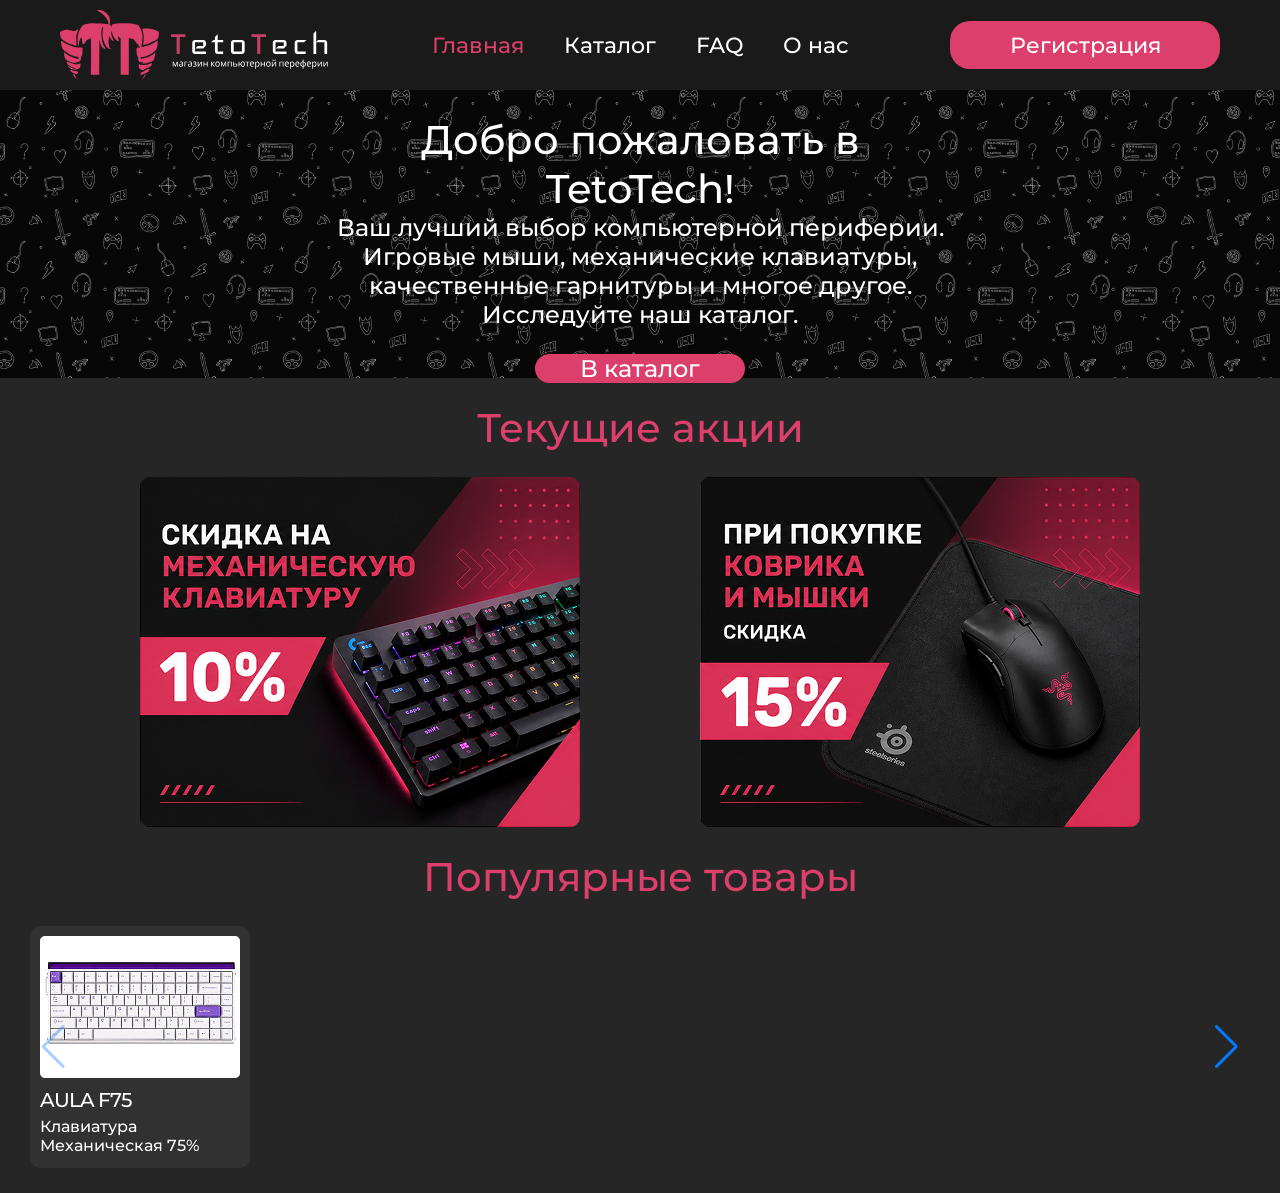
==== index.html @ 167d7187 "first commit" ====
<!DOCTYPE html>
<html lang="en">

<head>
  <meta charset="UTF-8">
  <meta name="viewport" content="width=device-width, initial-scale=1.0">
  <title>TetoTech</title>
  <link rel="stylesheet" href="css/style.css">
  <link rel="stylesheet" href="https://cdn.jsdelivr.net/npm/swiper@11/swiper-bundle.min.css"/>
</head>

<body>

  
  <section class="container"> <!--Header-->
    <header class="header">
      <img width="270" height="70" class="header__logo" src="images/logo.svg" alt="">
      <ul class="header__nav">
        <li class="nav-active">Главная</li>
        <li>Каталог</li>
        <li>FAQ</li>
        <li>О нас</li>
      </ul>
      <p class="header__reg">Регистрация</p>
    </header>
  </section>


  <section class="container"> <!--Welcome-->
    <main class="welcome">
      <div class="welcome__info">
        <h2>Добро пожаловать в TetoTech!</h2>
        <p>Ваш лучший выбор компьютерной периферии. Игровые мыши, механические клавиатуры, качественные гарнитуры и
          многое другое.
          Исследуйте наш каталог.</p>
      </div>
      <p class="welcome__btn">В каталог</p>
    </main>
  </section>


  <section class="container"> <!--Stocks-->
    <section class="stocks">
      <h3>Текущие акции</h3>
      <div class="stocks__imgs">
        <img width="440" height="350" src="images/stock_1.png" alt="">
        <img width="440" height="350" src="images/stock_2.png" alt="">
      </div>
    </section>
  </section>


  <section class="container"> <!--Popular-->
    <section class="popular">
      <h3>Популярные товары</h3>
      <div class="swiper mySwiper">
        <div class="swiper-wrapper">

          <div class="swiper-slide"><div class="popular__card">
              <img width="200" height="142" src="images/Aula_f75.png " alt="">
              <h4 class="popular__card__title">AULA F75</h4>
              <p class="popular__card__info">Клавиатура Механическая 75%</p>
            </div>
          </div>
          <div class="swiper-slide"></div>
          <div class="swiper-slide"></div>
          <div class="swiper-slide"></div>
          <div class="swiper-slide"></div>

        </div>
              <div class="swiper-button-prev"></div>
              <div class="swiper-button-next"></div>
      </div>
    </section>
  </section>


  <script src="https://cdn.jsdelivr.net/npm/swiper@11/swiper-bundle.min.js"></script>
  <script>
  const swiper = new Swiper(".mySwiper", {
    slidesPerView: 3,
    spaceBetween: 20,

    navigation: {
      nextEl: ".swiper-button-next",
      prevEl: ".swiper-button-prev",
    },
  });
</script>
</body>

</html>
---- css/style.css ----
@import url(basic/reset.css);
@import url(basic/global.css);

@import url(home.css);
@import url(font.css);
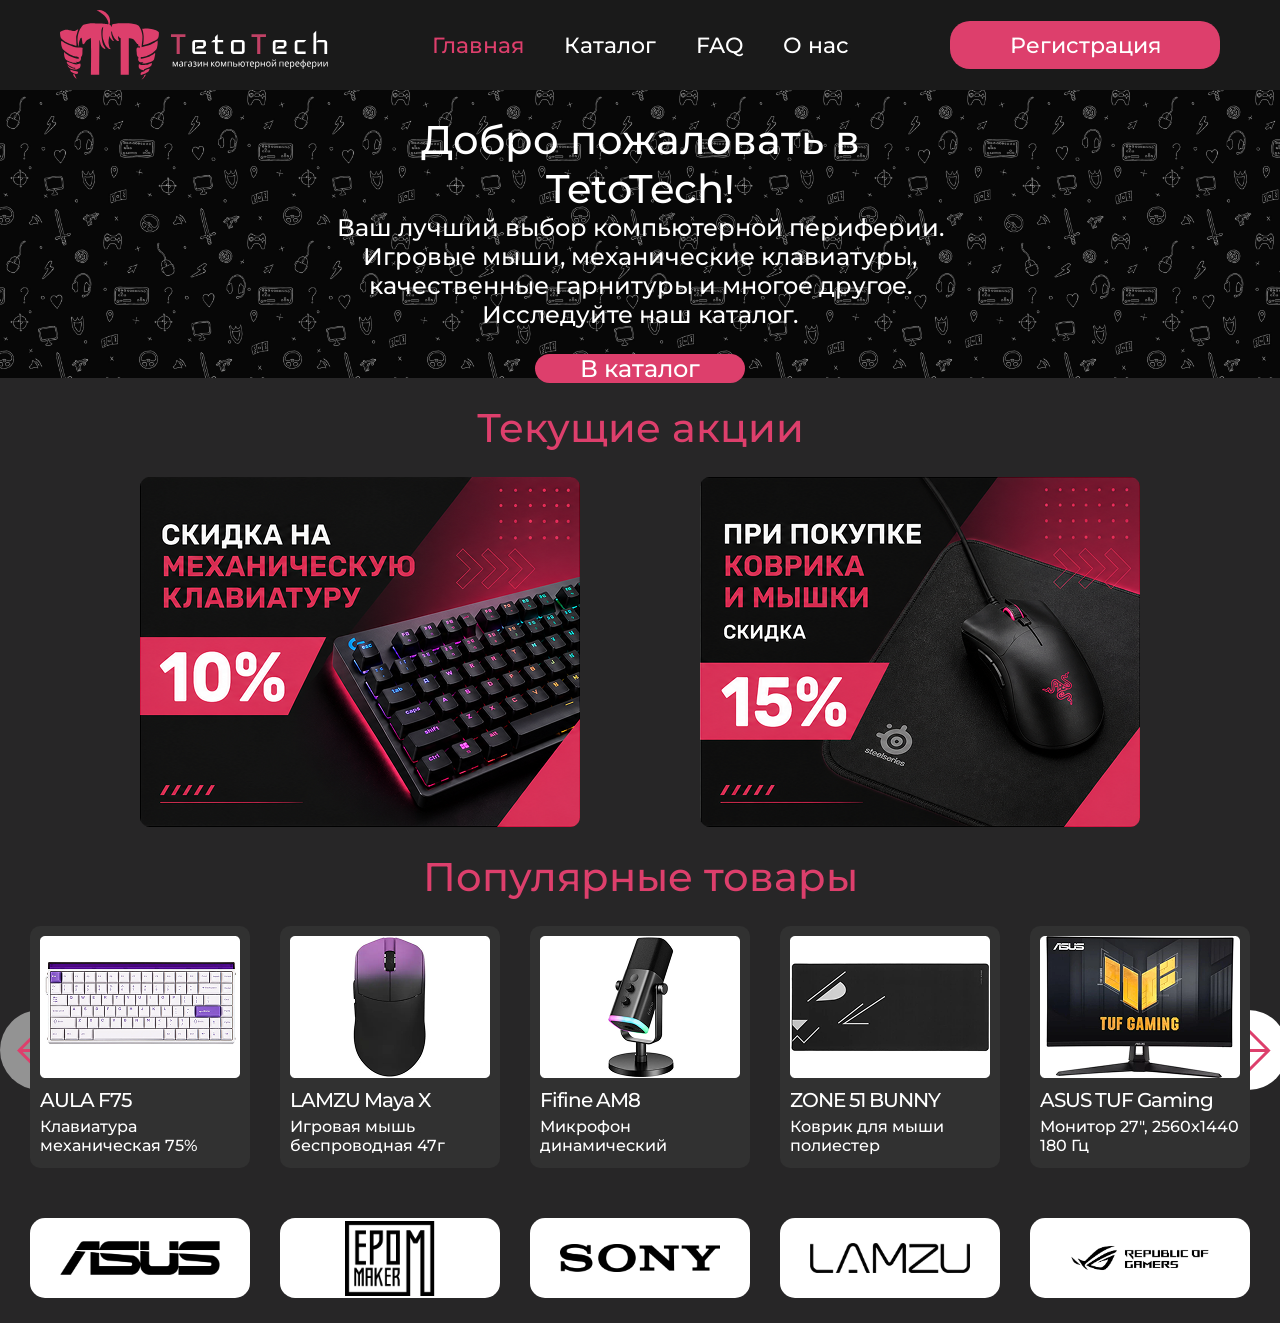
==== commit 4e9cd6c8: "было сделано 2 слайдера с добавлением в него контента" ====
--- a/index.html
+++ b/index.html
@@ -6,12 +6,12 @@
   <meta name="viewport" content="width=device-width, initial-scale=1.0">
   <title>TetoTech</title>
   <link rel="stylesheet" href="css/style.css">
-  <link rel="stylesheet" href="https://cdn.jsdelivr.net/npm/swiper@11/swiper-bundle.min.css"/>
+  <link rel="stylesheet" href="https://cdn.jsdelivr.net/npm/swiper@11/swiper-bundle.min.css" />
 </head>
 
 <body>
 
-  
+
   <section class="container"> <!--Header-->
     <header class="header">
       <img width="270" height="70" class="header__logo" src="images/logo.svg" alt="">
@@ -40,53 +40,196 @@
 
 
   <section class="container"> <!--Stocks-->
-    <section class="stocks">
+    <div class="stocks">
       <h3>Текущие акции</h3>
       <div class="stocks__imgs">
         <img width="440" height="350" src="images/stock_1.png" alt="">
         <img width="440" height="350" src="images/stock_2.png" alt="">
       </div>
+    </div>
     </section>
-  </section>
+
 
 
   <section class="container"> <!--Popular-->
-    <section class="popular">
+    <button class="btns__left"><svg width="46" height="45" viewBox="0 0 46 45" fill="none"
+        xmlns="http://www.w3.org/2000/svg">
+        <path d="M44.1211 22.5H2.12109M23.1211 43.5L2.12109 22.5L23.1211 1.5" stroke="#DD3F6C" stroke-width="3"
+          stroke-linecap="round" />
+      </svg>
+    </button>
+    <button class="btns__right"> <svg width="46" height="45" viewBox="0 0 46 45" fill="none"
+        xmlns="http://www.w3.org/2000/svg">
+        <path d="M1.5 22.5H43.5M22.5 43.5L43.5 22.5L22.5 1.5" stroke="#DD3F6C" stroke-width="3"
+          stroke-linecap="round" />
+      </svg>
+    </button>
+    <div class="popular">
       <h3>Популярные товары</h3>
-      <div class="swiper mySwiper">
+      <div class="swiper swiper__popular">
         <div class="swiper-wrapper">
-
-          <div class="swiper-slide"><div class="popular__card">
+          <div class="swiper-slide">
+            <div class="popular__card">
               <img width="200" height="142" src="images/Aula_f75.png " alt="">
               <h4 class="popular__card__title">AULA F75</h4>
-              <p class="popular__card__info">Клавиатура Механическая 75%</p>
-            </div>
-          </div>
-          <div class="swiper-slide"></div>
-          <div class="swiper-slide"></div>
-          <div class="swiper-slide"></div>
-          <div class="swiper-slide"></div>
-
+              <p class="popular__card__info">Клавиатура механическая 75%</p>
+            </div>
+          </div>
+          <div class="swiper-slide">
+            <div class="popular__card">
+              <img width="200" height="142" src="images/Lamzu_maya_x.png" alt="">
+              <h4 class="popular__card__title">LAMZU Maya X</h4>
+              <p class="popular__card__info">Игровая мышь
+беспроводная 47г</p>
+            </div>
+          </div>
+          <div class="swiper-slide">
+            <div class="popular__card">
+              <img width="200" height="142" src="images/Fifine_am8.png" alt="">
+              <h4 class="popular__card__title">Fifine AM8</h4>
+              <p class="popular__card__info">Микрофон
+динамический</p>
+            </div>
+          </div>
+          <div class="swiper-slide">
+            <div class="popular__card">
+              <img width="200" height="142" src="images/Zone_51_bunny.png " alt="">
+              <h4 class="popular__card__title">ZONE 51 BUNNY</h4>
+              <p class="popular__card__info">Коврик для мыши
+полиестер</p>
+            </div>
+          </div>
+          <div class="swiper-slide">
+            <div class="popular__card">
+              <img width="200" height="142" src="images/Asus_tuf_gaming.png " alt="">
+              <h4 class="popular__card__title">ASUS TUF Gaming</h4>
+              <p class="popular__card__info">Монитор
+27", 2560x1440 180 Гц</p>
+            </div>
+          </div>
+          <div class="swiper-slide">
+            <div class="popular__card">
+              <img width="200" height="142" src="images/Razer_viper_v3.png " alt="">
+              <h4 class="popular__card__title">Razer Viper V3 PRO</h4>
+              <p class="popular__card__info">Игровая мышь
+беспроводная 54г</p>
+            </div>
+          </div>
+          <div class="swiper-slide">
+            <div class="popular__card">
+              <img width="200" height="142" src="images/Mchouse_v9_pro.png " alt="">
+              <h4 class="popular__card__title">Mchouse V9 PRO</h4>
+              <p class="popular__card__info">беспроводные наушники до 250 ч</p>
+            </div>
+          </div>
+          <div class="swiper-slide">
+            <div class="popular__card">
+              <img width="200" height="142" src="images/Dualsense.png " alt="">
+              <h4 class="popular__card__title">Sony DualSense</h4>
+              <p class="popular__card__info">Геймпад беспроводной до 10 ч
+              </p>
+            </div>
+          </div>
+          <div class="swiper-slide">
+            <div class="popular__card">
+              <img width="200" height="142" src="images/IO_keyboard.png" alt="">
+              <h4 class="popular__card__title">IO Type 68 Magnetic</h4>
+              <p class="popular__card__info">Клавиатура ㅤㅤмагнитная 65%</p>
+            </div>
+          </div>
+          <div class="swiper-slide">
+            <div class="popular__card">
+              <img width="200" height="142" src="images/Fiero.png " alt="">
+              <h4 class="popular__card__title">Fiero BHS-200</h4>
+              <p class="popular__card__info">Колонки Bluetooth ㅤㅤ60 Вт</p>
+            </div>
+          </div>
         </div>
-              <div class="swiper-button-prev"></div>
-              <div class="swiper-button-next"></div>
       </div>
-    </section>
+    </div>
   </section>
 
 
-  <script src="https://cdn.jsdelivr.net/npm/swiper@11/swiper-bundle.min.js"></script>
-  <script>
-  const swiper = new Swiper(".mySwiper", {
-    slidesPerView: 3,
-    spaceBetween: 20,
-
-    navigation: {
-      nextEl: ".swiper-button-next",
-      prevEl: ".swiper-button-prev",
-    },
-  });
-</script>
+<section class="container">
+
+    <div class="companies">
+
+        <div class="swiper swiper__companies">
+
+            <div class="swiper-wrapper">
+
+                <div class="swiper-slide">
+                    <div class="companies_img"><img  width="160" src="images/Logos/image_1.png" alt=""></div>
+                </div>
+                <div class="swiper-slide">
+                    <div class="companies_img"><img  width="160" src="images/Logos/image_2.png" alt=""></div>
+                </div>
+                <div class="swiper-slide">
+                    <div class="companies_img"><img  width="90" src="images/Logos/image_3.png" alt=""></div>
+                </div>
+                <div class="swiper-slide">
+                    <div class="companies_img"><img  width="160" src="images/Logos/image_4.png" alt=""></div>
+                </div>
+                <div class="swiper-slide">
+                    <div class="companies_img"><img  width="160" src="images/Logos/image_5.png" alt=""></div>
+                </div>
+                <div class="swiper-slide">
+                    <div class="companies_img"><img  width="160" src="images/Logos/image_6.png" alt=""></div>
+                </div>
+                <div class="swiper-slide">
+                    <div class="companies_img"><img  width="160" src="images/Logos/image_7.png" alt=""></div>
+                </div>
+                <div class="swiper-slide">
+                    <div class="companies_img"><img  width="160" src="images/Logos/image_8.png" alt=""></div>
+                </div>
+                <div class="swiper-slide">
+                    <div class="companies_img"><img  width="160" src="images/Logos/image_9.png" alt=""></div>
+                </div>
+                <div class="swiper-slide">
+                    <div class="companies_img"><img  width="160" src="images/Logos/image_10.png" alt=""></div>
+                </div>
+                <div class="swiper-slide">
+                    <div class="companies_img"><img  width="160" src="images/Logos/image_11.png" alt=""></div>
+                </div>
+                <div class="swiper-slide">
+                    <div class="companies_img"><img  width="70" src="images/Logos/image_12.png" alt=""></div>
+                </div>
+                <div class="swiper-slide">
+                    <div class="companies_img"><img  width="160" src="images/Logos/image_13.png" alt=""></div>
+                </div>
+                <div class="swiper-slide">
+                    <div class="companies_img"><img  width="160" src="images/Logos/image_14.png" alt=""></div>
+                </div>
+                <div class="swiper-slide">
+                    <div class="companies_img"><img  width="160" src="images/Logos/image_15.png" alt=""></div>
+                </div>
+                <div class="swiper-slide">
+                    <div class="companies_img"><img  width="160" src="images/Logos/image_16.png" alt=""></div>
+                </div>
+                <div class="swiper-slide">
+                    <div class="companies_img"><img  width="160" src="images/Logos/image_17.png" alt=""></div>
+                </div>
+                <div class="swiper-slide">
+                    <div class="companies_img"><img  width="70" src="images/Logos/image_18.png" alt=""></div>
+                </div>
+                <div class="swiper-slide">
+                    <div class="companies_img"><img  width="160" src="images/Logos/image_19.png" alt=""></div>
+                </div>
+                <div class="swiper-slide">
+                    <div class="companies_img"><img  width="160" src="images/Logos/image_20.png" alt=""></div>
+                </div>
+            </div>
+
+        </div>
+
+    </div>
+
+</section>
+
+
+  <script src="https://unpkg.com/swiper/swiper-bundle.min.js"></script>
+  <script src="js/swiper_popular.js"></script>
+  <script src="js/swiper_companies.js"></script>
 </body>
 
 </html>
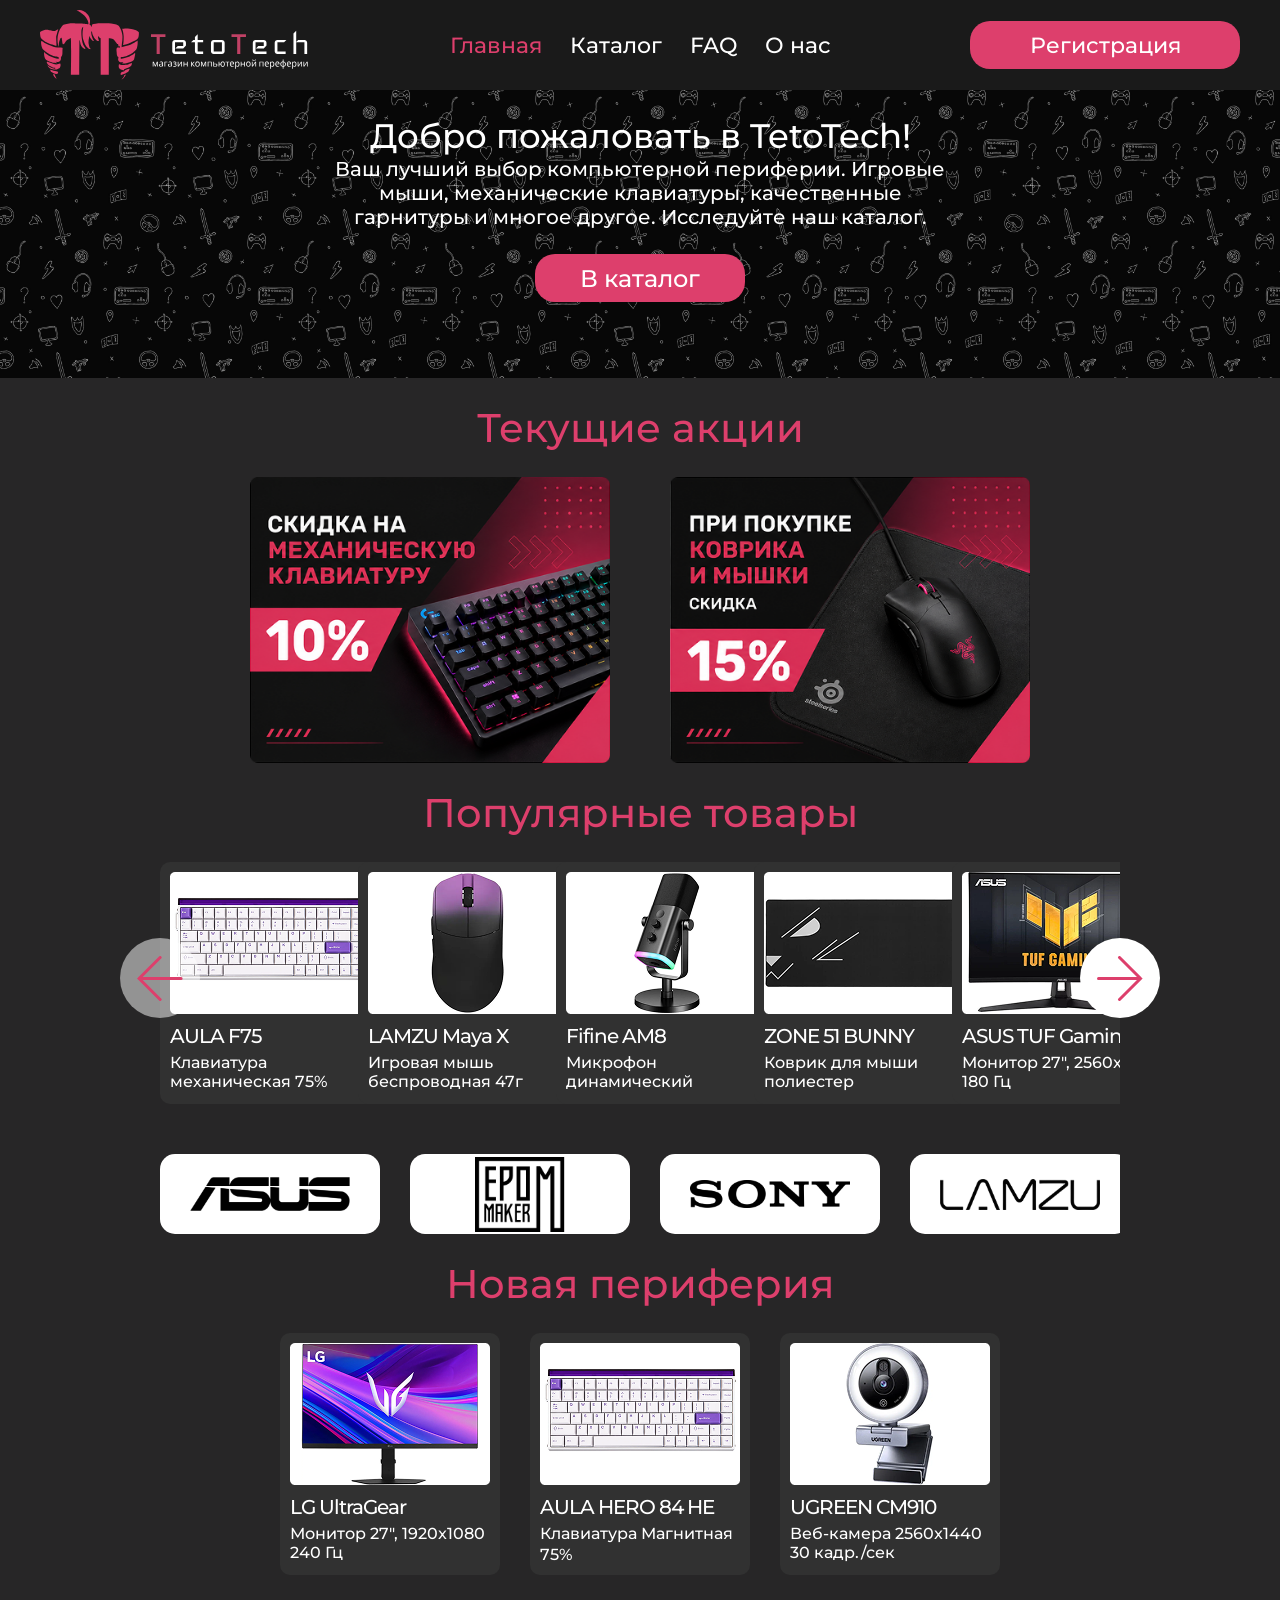
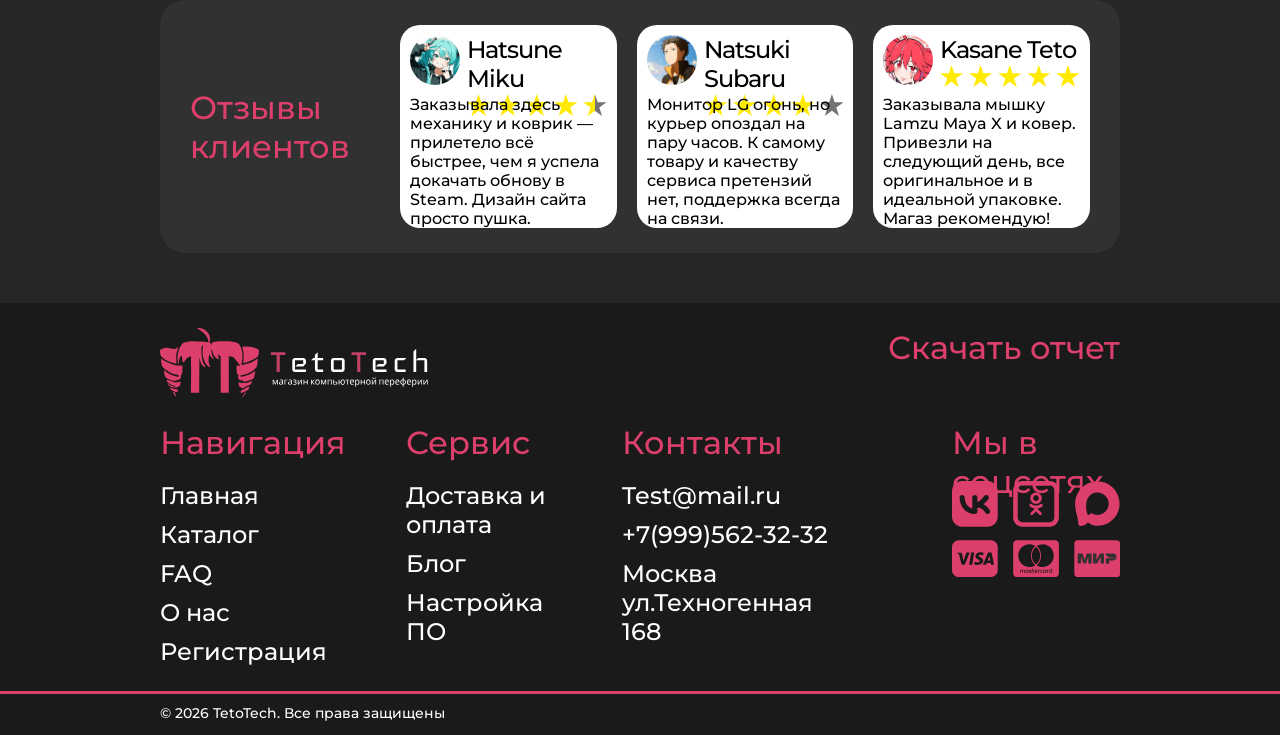
==== commit 67428e80: "Add files via upload" ====
--- a/index.html
+++ b/index.html
@@ -12,31 +12,51 @@
 <body>
 
 
-  <section class="container"> <!--Header-->
-    <header class="header">
+  <header class="header"> <!--Header-->
+    <div class="container header__inner">
       <img width="270" height="70" class="header__logo" src="images/logo.svg" alt="">
       <ul class="header__nav">
         <li class="nav-active">Главная</li>
-        <li>Каталог</li>
+        <li > <a href="pages/catalog.html">Каталог</a></li>
         <li>FAQ</li>
         <li>О нас</li>
       </ul>
       <p class="header__reg">Регистрация</p>
-    </header>
-  </section>
-
-
-  <section class="container"> <!--Welcome-->
-    <main class="welcome">
-      <div class="welcome__info">
-        <h2>Добро пожаловать в TetoTech!</h2>
-        <p>Ваш лучший выбор компьютерной периферии. Игровые мыши, механические клавиатуры, качественные гарнитуры и
-          многое другое.
-          Исследуйте наш каталог.</p>
-      </div>
-      <p class="welcome__btn">В каталог</p>
-    </main>
-  </section>
+      <button class="burger" id="burger" aria-label="Меню">
+        <span class="burger__line"></span>
+        <span class="burger__line"></span>
+        <span class="burger__line"></span>
+      </button>
+    </div>
+    <div class="mobile-menu" id="mobileMenu">
+      <div class="mobile-menu__overlay" id="menuOverlay"></div>
+      <div class="mobile-menu__panel">
+        <button class="mobile-menu__close" id="menuClose" aria-label="Закрыть">
+          <span></span><span></span>
+        </button>
+        <nav class="mobile-menu__nav">
+          <ul>
+            <li class="nav-active">Главная</li>
+            <li>Каталог</li>
+            <li>FAQ</li>
+            <li>О нас</li>
+          </ul>
+        </nav>
+        <p class="mobile-menu__reg">Регистрация</p>
+      </div>
+    </div>
+  </header>
+
+
+  <main class="welcome"> <!--Welcome-->
+    <div class="welcome__info">
+      <h2>Добро пожаловать в TetoTech!</h2>
+      <p>Ваш лучший выбор компьютерной периферии. Игровые мыши, механические клавиатуры, качественные гарнитуры и
+        многое другое.
+        Исследуйте наш каталог.</p>
+    </div>
+    <p class="welcome__btn">В каталог</p>
+  </main>
 
 
   <section class="container"> <!--Stocks-->
@@ -47,24 +67,23 @@
         <img width="440" height="350" src="images/stock_2.png" alt="">
       </div>
     </div>
-    </section>
-
+  </section>
 
 
   <section class="container"> <!--Popular-->
-    <button class="btns__left"><svg width="46" height="45" viewBox="0 0 46 45" fill="none"
-        xmlns="http://www.w3.org/2000/svg">
-        <path d="M44.1211 22.5H2.12109M23.1211 43.5L2.12109 22.5L23.1211 1.5" stroke="#DD3F6C" stroke-width="3"
-          stroke-linecap="round" />
-      </svg>
-    </button>
-    <button class="btns__right"> <svg width="46" height="45" viewBox="0 0 46 45" fill="none"
-        xmlns="http://www.w3.org/2000/svg">
-        <path d="M1.5 22.5H43.5M22.5 43.5L43.5 22.5L22.5 1.5" stroke="#DD3F6C" stroke-width="3"
-          stroke-linecap="round" />
-      </svg>
-    </button>
     <div class="popular">
+      <button class="btns__left"><svg width="46" height="45" viewBox="0 0 46 45" fill="none"
+          xmlns="http://www.w3.org/2000/svg">
+          <path d="M44.1211 22.5H2.12109M23.1211 43.5L2.12109 22.5L23.1211 1.5" stroke="#DD3F6C" stroke-width="3"
+            stroke-linecap="round" />
+        </svg>
+      </button>
+      <button class="btns__right"> <svg width="46" height="45" viewBox="0 0 46 45" fill="none"
+          xmlns="http://www.w3.org/2000/svg">
+          <path d="M1.5 22.5H43.5M22.5 43.5L43.5 22.5L22.5 1.5" stroke="#DD3F6C" stroke-width="3"
+            stroke-linecap="round" />
+        </svg>
+      </button>
       <h3>Популярные товары</h3>
       <div class="swiper swiper__popular">
         <div class="swiper-wrapper">
@@ -80,7 +99,7 @@
               <img width="200" height="142" src="images/Lamzu_maya_x.png" alt="">
               <h4 class="popular__card__title">LAMZU Maya X</h4>
               <p class="popular__card__info">Игровая мышь
-беспроводная 47г</p>
+                беспроводная 47г</p>
             </div>
           </div>
           <div class="swiper-slide">
@@ -88,7 +107,7 @@
               <img width="200" height="142" src="images/Fifine_am8.png" alt="">
               <h4 class="popular__card__title">Fifine AM8</h4>
               <p class="popular__card__info">Микрофон
-динамический</p>
+                динамический</p>
             </div>
           </div>
           <div class="swiper-slide">
@@ -96,7 +115,7 @@
               <img width="200" height="142" src="images/Zone_51_bunny.png " alt="">
               <h4 class="popular__card__title">ZONE 51 BUNNY</h4>
               <p class="popular__card__info">Коврик для мыши
-полиестер</p>
+                полиестер</p>
             </div>
           </div>
           <div class="swiper-slide">
@@ -104,7 +123,7 @@
               <img width="200" height="142" src="images/Asus_tuf_gaming.png " alt="">
               <h4 class="popular__card__title">ASUS TUF Gaming</h4>
               <p class="popular__card__info">Монитор
-27", 2560x1440 180 Гц</p>
+                27", 2560x1440 180 Гц</p>
             </div>
           </div>
           <div class="swiper-slide">
@@ -112,7 +131,7 @@
               <img width="200" height="142" src="images/Razer_viper_v3.png " alt="">
               <h4 class="popular__card__title">Razer Viper V3 PRO</h4>
               <p class="popular__card__info">Игровая мышь
-беспроводная 54г</p>
+                беспроводная 54г</p>
             </div>
           </div>
           <div class="swiper-slide">
@@ -150,86 +169,325 @@
   </section>
 
 
-<section class="container">
-
+  <section class="container"> <!--Companies-->
     <div class="companies">
-
-        <div class="swiper swiper__companies">
-
-            <div class="swiper-wrapper">
-
-                <div class="swiper-slide">
-                    <div class="companies_img"><img  width="160" src="images/Logos/image_1.png" alt=""></div>
-                </div>
-                <div class="swiper-slide">
-                    <div class="companies_img"><img  width="160" src="images/Logos/image_2.png" alt=""></div>
-                </div>
-                <div class="swiper-slide">
-                    <div class="companies_img"><img  width="90" src="images/Logos/image_3.png" alt=""></div>
-                </div>
-                <div class="swiper-slide">
-                    <div class="companies_img"><img  width="160" src="images/Logos/image_4.png" alt=""></div>
-                </div>
-                <div class="swiper-slide">
-                    <div class="companies_img"><img  width="160" src="images/Logos/image_5.png" alt=""></div>
-                </div>
-                <div class="swiper-slide">
-                    <div class="companies_img"><img  width="160" src="images/Logos/image_6.png" alt=""></div>
-                </div>
-                <div class="swiper-slide">
-                    <div class="companies_img"><img  width="160" src="images/Logos/image_7.png" alt=""></div>
-                </div>
-                <div class="swiper-slide">
-                    <div class="companies_img"><img  width="160" src="images/Logos/image_8.png" alt=""></div>
-                </div>
-                <div class="swiper-slide">
-                    <div class="companies_img"><img  width="160" src="images/Logos/image_9.png" alt=""></div>
-                </div>
-                <div class="swiper-slide">
-                    <div class="companies_img"><img  width="160" src="images/Logos/image_10.png" alt=""></div>
-                </div>
-                <div class="swiper-slide">
-                    <div class="companies_img"><img  width="160" src="images/Logos/image_11.png" alt=""></div>
-                </div>
-                <div class="swiper-slide">
-                    <div class="companies_img"><img  width="70" src="images/Logos/image_12.png" alt=""></div>
-                </div>
-                <div class="swiper-slide">
-                    <div class="companies_img"><img  width="160" src="images/Logos/image_13.png" alt=""></div>
-                </div>
-                <div class="swiper-slide">
-                    <div class="companies_img"><img  width="160" src="images/Logos/image_14.png" alt=""></div>
-                </div>
-                <div class="swiper-slide">
-                    <div class="companies_img"><img  width="160" src="images/Logos/image_15.png" alt=""></div>
-                </div>
-                <div class="swiper-slide">
-                    <div class="companies_img"><img  width="160" src="images/Logos/image_16.png" alt=""></div>
-                </div>
-                <div class="swiper-slide">
-                    <div class="companies_img"><img  width="160" src="images/Logos/image_17.png" alt=""></div>
-                </div>
-                <div class="swiper-slide">
-                    <div class="companies_img"><img  width="70" src="images/Logos/image_18.png" alt=""></div>
-                </div>
-                <div class="swiper-slide">
-                    <div class="companies_img"><img  width="160" src="images/Logos/image_19.png" alt=""></div>
-                </div>
-                <div class="swiper-slide">
-                    <div class="companies_img"><img  width="160" src="images/Logos/image_20.png" alt=""></div>
-                </div>
-            </div>
-
-        </div>
-
-    </div>
-
-</section>
+      <div class="swiper swiper__companies">
+        <div class="swiper-wrapper">
+          <div class="swiper-slide">
+            <div class="companies_img"><img width="160" src="images/Logos/image_1.png" alt=""></div>
+          </div>
+          <div class="swiper-slide">
+            <div class="companies_img"><img width="160" src="images/Logos/image_2.png" alt=""></div>
+          </div>
+          <div class="swiper-slide">
+            <div class="companies_img"><img width="90" src="images/Logos/image_3.png" alt=""></div>
+          </div>
+          <div class="swiper-slide">
+            <div class="companies_img"><img width="160" src="images/Logos/image_4.png" alt=""></div>
+          </div>
+          <div class="swiper-slide">
+            <div class="companies_img"><img width="160" src="images/Logos/image_5.png" alt=""></div>
+          </div>
+          <div class="swiper-slide">
+            <div class="companies_img"><img width="160" src="images/Logos/image_6.png" alt=""></div>
+          </div>
+          <div class="swiper-slide">
+            <div class="companies_img"><img width="160" src="images/Logos/image_7.png" alt=""></div>
+          </div>
+          <div class="swiper-slide">
+            <div class="companies_img"><img width="160" src="images/Logos/image_8.png" alt=""></div>
+          </div>
+          <div class="swiper-slide">
+            <div class="companies_img"><img width="160" src="images/Logos/image_9.png" alt=""></div>
+          </div>
+          <div class="swiper-slide">
+            <div class="companies_img"><img width="160" src="images/Logos/image_10.png" alt=""></div>
+          </div>
+          <div class="swiper-slide">
+            <div class="companies_img"><img width="160" src="images/Logos/image_11.png" alt=""></div>
+          </div>
+          <div class="swiper-slide">
+            <div class="companies_img"><img width="70" src="images/Logos/image_12.png" alt=""></div>
+          </div>
+          <div class="swiper-slide">
+            <div class="companies_img"><img width="160" src="images/Logos/image_13.png" alt=""></div>
+          </div>
+          <div class="swiper-slide">
+            <div class="companies_img"><img width="160" src="images/Logos/image_14.png" alt=""></div>
+          </div>
+          <div class="swiper-slide">
+            <div class="companies_img"><img width="160" src="images/Logos/image_15.png" alt=""></div>
+          </div>
+          <div class="swiper-slide">
+            <div class="companies_img"><img width="160" src="images/Logos/image_16.png" alt=""></div>
+          </div>
+          <div class="swiper-slide">
+            <div class="companies_img"><img width="160" src="images/Logos/image_17.png" alt=""></div>
+          </div>
+          <div class="swiper-slide">
+            <div class="companies_img"><img width="70" src="images/Logos/image_18.png" alt=""></div>
+          </div>
+          <div class="swiper-slide">
+            <div class="companies_img"><img width="160" src="images/Logos/image_19.png" alt=""></div>
+          </div>
+          <div class="swiper-slide">
+            <div class="companies_img"><img width="160" src="images/Logos/image_20.png" alt=""></div>
+          </div>
+        </div>
+      </div>
+    </div>
+  </section>
+
+
+  <section class="container"> <!--New products-->
+    <div class="new">
+      <h3>
+        Новая периферия
+      </h3>
+      <div class="new__products">
+        <div class="new__product">
+          <img width="200" height="142" src="images/Lg_ultra.png" alt="">
+          <h4>LG UltraGear</h4>
+          <p>Монитор
+            27", 1920x1080 240 Гц</p>
+        </div>
+        <div class="new__product">
+          <img width="200" height="142" src="images/Aula_hero.png" alt="">
+          <h4>AULA HERO 84 HE</h4>
+          <p>Клавиатураㅤㅤ
+            Магнитная 75%</p>
+        </div>
+        <div class="new__product">
+          <img width="200" height="142" src="images/UGREEN.png" alt="">
+          <h4>UGREEN CM910</h4>
+          <p>Веб-камера
+            2560x1440 30 кадр./сек</p>
+        </div>
+      </div>
+    </div>
+  </section>
+
+
+  <section class="container"> <!--Feedback-->
+    <div class="feedback">
+      <h3 class="feedback__title">Отзывы клиентов</h3>
+      <div class="feedback__card">
+        <div class="feedback__card__title">
+          <img width="50" height="50" src="images/Hatsune_miku.png" alt="">
+          <div class="feedback__card__name">
+            <h4>
+              Hatsune Miku
+            </h4>
+            <div class="feedback__card__stars">
+              <svg width="144" height="23" viewBox="0 0 144 23" fill="none" xmlns="http://www.w3.org/2000/svg">
+                <path
+                  d="M131.889 0L134.695 8.63729H143.777L136.43 13.9754L139.236 22.6127L131.889 17.2746L124.541 22.6127L127.348 13.9754L120 8.63729H129.082L131.889 0Z"
+                  fill="url(#paint0_linear_0_1)" />
+                <path
+                  d="M101.889 0L104.695 8.63729H113.777L106.43 13.9754L109.236 22.6127L101.889 17.2746L94.5414 22.6127L97.3478 13.9754L90.0005 8.63729H99.0822L101.889 0Z"
+                  fill="#FFEA00" />
+                <path
+                  d="M71.8887 0L74.6951 8.63729H83.7769L76.4296 13.9754L79.236 22.6127L71.8887 17.2746L64.5414 22.6127L67.3478 13.9754L60.0005 8.63729H69.0822L71.8887 0Z"
+                  fill="#FFEA00" />
+                <path
+                  d="M41.8887 0L44.6951 8.63729H53.7769L46.4296 13.9754L49.236 22.6127L41.8887 17.2746L34.5414 22.6127L37.3478 13.9754L30.0005 8.63729H39.0822L41.8887 0Z"
+                  fill="#FFEA00" />
+                <path
+                  d="M11.8887 0L14.6951 8.63729H23.7769L16.4296 13.9754L19.236 22.6127L11.8887 17.2746L4.54136 22.6127L7.34778 13.9754L0.000465393 8.63729H9.08225L11.8887 0Z"
+                  fill="#FFEA00" />
+                <defs>
+                  <linearGradient id="paint0_linear_0_1" x1="144.389" y1="13" x2="119.389" y2="13"
+                    gradientUnits="userSpaceOnUse">
+                    <stop offset="0.5" stop-color="#737373" />
+                    <stop offset="0.5" stop-color="#FFEA00" />
+                  </linearGradient>
+                </defs>
+              </svg>
+
+            </div>
+          </div>
+        </div>
+        <div class="feedback__card__info">
+          Заказывала здесь механику и коврик — прилетело всё быстрее, чем я успела докачать обнову в Steam. Дизайн сайта
+          просто пушка.
+        </div>
+      </div>
+      <div class="feedback__card">
+        <div class="feedback__card__title">
+          <img width="50" height="50" src="images/Natsuki_subaru.png" alt="">
+          <div class="feedback__card__name">
+            <h4>
+              Natsuki Subaru
+            </h4>
+            <div class="feedback__card__stars">
+              <svg width="144" height="23" viewBox="0 0 144 23" fill="none" xmlns="http://www.w3.org/2000/svg">
+                <path
+                  d="M131.889 0L134.695 8.63729H143.777L136.43 13.9754L139.236 22.6127L131.889 17.2746L124.541 22.6127L127.348 13.9754L120 8.63729H129.082L131.889 0Z"
+                  fill="#737373" />
+                <path
+                  d="M101.889 0L104.695 8.63729H113.777L106.43 13.9754L109.236 22.6127L101.889 17.2746L94.5414 22.6127L97.3478 13.9754L90.0005 8.63729H99.0822L101.889 0Z"
+                  fill="#FFEA00" />
+                <path
+                  d="M71.8887 0L74.6951 8.63729H83.7769L76.4296 13.9754L79.236 22.6127L71.8887 17.2746L64.5414 22.6127L67.3478 13.9754L60.0005 8.63729H69.0822L71.8887 0Z"
+                  fill="#FFEA00" />
+                <path
+                  d="M41.8887 0L44.6951 8.63729H53.7769L46.4296 13.9754L49.236 22.6127L41.8887 17.2746L34.5414 22.6127L37.3478 13.9754L30.0005 8.63729H39.0822L41.8887 0Z"
+                  fill="#FFEA00" />
+                <path
+                  d="M11.8887 0L14.6951 8.63729H23.7769L16.4296 13.9754L19.236 22.6127L11.8887 17.2746L4.54136 22.6127L7.34778 13.9754L0.000465393 8.63729H9.08225L11.8887 0Z"
+                  fill="#FFEA00" />
+              </svg>
+
+
+            </div>
+          </div>
+        </div>
+        <div class="feedback__card__info">
+          Монитор LG огонь, но курьер опоздал на пару часов. К самому товару и качеству сервиса претензий нет, поддержка
+          всегда на связи.
+        </div>
+      </div>
+      <div class="feedback__card">
+        <div class="feedback__card__title">
+          <img width="50" height="50" src="images/Kasane_teto.png" alt="">
+          <div class="feedback__card__name">
+            <h4>
+              Kasane Teto
+            </h4>
+            <div class="feedback__card__stars">
+              <svg width="144" height="23" viewBox="0 0 144 23" fill="none" xmlns="http://www.w3.org/2000/svg">
+                <path
+                  d="M131.889 0L134.695 8.63729H143.777L136.43 13.9754L139.236 22.6127L131.889 17.2746L124.541 22.6127L127.348 13.9754L120 8.63729H129.082L131.889 0Z"
+                  fill="#FFEA00" />
+                <path
+                  d="M101.889 0L104.695 8.63729H113.777L106.43 13.9754L109.236 22.6127L101.889 17.2746L94.5414 22.6127L97.3478 13.9754L90.0005 8.63729H99.0822L101.889 0Z"
+                  fill="#FFEA00" />
+                <path
+                  d="M71.8887 0L74.6951 8.63729H83.7769L76.4296 13.9754L79.236 22.6127L71.8887 17.2746L64.5414 22.6127L67.3478 13.9754L60.0005 8.63729H69.0822L71.8887 0Z"
+                  fill="#FFEA00" />
+                <path
+                  d="M41.8887 0L44.6951 8.63729H53.7769L46.4296 13.9754L49.236 22.6127L41.8887 17.2746L34.5414 22.6127L37.3478 13.9754L30.0005 8.63729H39.0822L41.8887 0Z"
+                  fill="#FFEA00" />
+                <path
+                  d="M11.8887 0L14.6951 8.63729H23.7769L16.4296 13.9754L19.236 22.6127L11.8887 17.2746L4.54136 22.6127L7.34778 13.9754L0.000465393 8.63729H9.08225L11.8887 0Z"
+                  fill="#FFEA00" />
+              </svg>
+
+
+
+            </div>
+          </div>
+        </div>
+        <div class="feedback__card__info">
+          Заказывала мышку Lamzu Maya X и ковер. Привезли на следующий день, все оригинальное и в идеальной упаковке.
+          Магаз рекомендую!
+        </div>
+      </div>
+    </div>
+  </section>
+
+
+  <footer class="footer">
+    <div class="footer__title">
+      <img width="270" src="images/logo.svg" alt="">
+      <p class="footer__title_downoload">Скачать отчет</p>
+    </div>
+    <div class="footer__main">
+      <ul>
+        <p>Навигация</p>
+        <li>
+          Главная
+        </li>
+        <li>
+          Каталог
+        </li>
+        <li>
+          FAQ
+        </li>
+        <li>
+          О нас
+        </li>
+        <li>
+          Регистрация
+        </li>
+      </ul>
+      <ul>
+        <p>Сервис</p>
+        <li>
+          Доставка и оплата
+        </li>
+        <li>
+          Блог
+        </li>
+        <li>
+          Настройка ПО
+        </li>
+      </ul>
+      <ul id="footer">
+        <p>Контакты</p>
+        <li>
+          Test@mail.ru
+        </li>
+        <li>
+          +7(999)562-32-32
+        </li>
+        <li>
+          Москва
+          ул.Техногенная 168
+        </li>
+      </ul>
+      <ul id="footer__last">
+        <p>Мы в соцсетях</p>
+        <svg width="250" height="143" viewBox="0 0 250 143" fill="none" xmlns="http://www.w3.org/2000/svg">
+          <path fill-rule="evenodd" clip-rule="evenodd"
+            d="M15.1111 0C11.1034 0 7.25982 1.59206 4.42594 4.42594C1.59206 7.25982 0 11.1034 0 15.1111V52.8889C0 56.8966 1.59206 60.7402 4.42594 63.5741C7.25982 66.4079 11.1034 68 15.1111 68H52.8889C56.8966 68 60.7402 66.4079 63.5741 63.5741C66.4079 60.7402 68 56.8966 68 52.8889V15.1111C68 11.1034 66.4079 7.25982 63.5741 4.42594C60.7402 1.59206 56.8966 0 52.8889 0H15.1111ZM54.1431 26.6522C54.6992 25.8186 54.9013 24.7983 54.7051 23.8156C54.5088 22.833 53.9303 21.9685 53.0967 21.4124C52.2631 20.8564 51.2427 20.6542 50.26 20.8505C49.2774 21.0467 48.413 21.6253 47.8569 22.4589C46.5196 24.2344 45.118 25.9344 43.4784 27.4456C41.5782 29.1984 39.6553 30.5131 37.7816 31.2913L37.7513 24.1136C37.6431 23.1946 37.2013 22.3473 36.5098 21.7325C35.8184 21.1176 34.9253 20.7779 34 20.7778C31.9524 20.8949 30.2222 22.406 30.2222 24.5556V41.0758C22.8631 39.0358 18.8889 31.8958 18.8889 24.5556C18.8889 23.5536 18.4909 22.5927 17.7824 21.8843C17.0739 21.1758 16.113 20.7778 15.1111 20.7778C14.1092 20.7778 13.1483 21.1758 12.4398 21.8843C11.7313 22.5927 11.3333 23.5536 11.3333 24.5556C11.3333 38.2764 20.8156 49.1111 34 49.1111C35.0019 49.1111 35.9628 48.7131 36.6713 48.0046C37.3798 47.2962 37.7778 46.3353 37.7778 45.3333V39.4287C42.8098 39.8291 47.6907 43.384 49.5116 47.022C49.7237 47.4813 50.026 47.8933 50.4004 48.2336C50.7748 48.5738 51.2138 48.8354 51.6912 49.0028C52.1687 49.1702 52.6749 49.2399 53.1798 49.208C53.6847 49.176 54.1781 49.043 54.6306 48.8167C55.0831 48.5904 55.4856 48.2756 55.8141 47.8908C56.1426 47.5061 56.3905 47.0592 56.543 46.5769C56.6956 46.0945 56.7497 45.5864 56.7022 45.0827C56.6546 44.579 56.5064 44.09 56.2662 43.6447C54.4604 40.0293 51.0907 36.6482 46.9427 34.442C47.5018 33.9836 48.0559 33.5026 48.6049 32.9989C50.6864 31.1009 52.5445 28.9716 54.1431 26.6522Z"
+            fill="#DD3F6C" />
+          <path
+            d="M123.403 40.7868C120.785 40.5114 118.429 39.862 116.41 38.2708C116.158 38.0736 115.9 37.8832 115.672 37.6588C114.788 36.8088 114.696 35.8262 115.4 34.8198C115.995 33.9562 116.998 33.725 118.045 34.218C118.249 34.3142 118.442 34.4304 118.623 34.5648C122.387 37.1692 127.558 37.2406 131.339 34.6804C131.701 34.3822 132.122 34.1623 132.573 34.0344C132.991 33.912 133.438 33.934 133.843 34.0968C134.247 34.2597 134.584 34.5539 134.8 34.932C135.354 35.8398 135.344 36.7238 134.664 37.4276C133.623 38.49 132.361 39.3116 130.968 39.8348C129.649 40.3516 128.201 40.61 126.769 40.7834C126.987 41.0214 127.089 41.137 127.225 41.273C129.17 43.2337 131.114 45.1989 133.056 47.1686C133.716 47.8418 133.855 48.6748 133.491 49.4568C133.093 50.3068 132.203 50.8712 131.332 50.81C130.804 50.7559 130.316 50.5045 129.965 50.1062C128.5 48.6204 127.007 47.1618 125.569 45.6488C125.151 45.2068 124.947 45.2918 124.58 45.6726C123.102 47.2004 121.607 48.7122 120.095 50.2082C119.419 50.878 118.613 51.0004 117.827 50.6162C117.425 50.4266 117.086 50.1249 116.851 49.7474C116.616 49.3699 116.494 48.9326 116.501 48.4878C116.547 47.9376 116.802 47.426 117.215 47.0598L122.975 41.2492C123.101 41.12 123.22 40.984 123.403 40.7868Z"
+            fill="#DD3F6C" />
+          <path
+            d="M124.96 34C122.714 33.9803 120.567 33.0736 118.987 31.4775C117.407 29.8815 116.522 27.7255 116.524 25.4796C116.535 23.224 117.44 21.0647 119.04 19.4751C120.641 17.8856 122.806 16.9955 125.062 17C126.184 17.0062 127.293 17.2342 128.327 17.6708C129.36 18.1075 130.297 18.7441 131.084 19.5442C131.87 20.3443 132.491 21.292 132.91 22.3328C133.328 23.3736 133.537 24.487 133.524 25.6088C133.501 30.2532 129.659 34.017 124.96 34ZM129.189 25.4932C129.19 24.9471 129.082 24.4062 128.873 23.9017C128.664 23.3971 128.358 22.9388 127.971 22.5531C127.584 22.1674 127.125 21.8618 126.62 21.654C126.115 21.4461 125.574 21.34 125.028 21.3418C124.477 21.3391 123.931 21.446 123.422 21.6565C122.913 21.8669 122.451 22.1766 122.063 22.5674C121.675 22.9583 121.369 23.4225 121.162 23.933C120.956 24.4435 120.853 24.9901 120.859 25.5408C120.863 26.087 120.974 26.6271 121.187 27.1301C121.4 27.6331 121.71 28.0891 122.1 28.472C122.489 28.8549 122.95 29.1571 123.457 29.3612C123.964 29.5654 124.505 29.6674 125.052 29.6616C125.598 29.6621 126.138 29.5544 126.643 29.3447C127.147 29.135 127.605 28.8275 127.989 28.4399C128.374 28.0523 128.678 27.5924 128.884 27.0866C129.09 26.5809 129.194 26.0393 129.189 25.4932Z"
+            fill="#DD3F6C" />
+          <path
+            d="M104.6 6.8C102.797 6.8 101.067 7.51643 99.7917 8.79167C98.5164 10.0669 97.8 11.7965 97.8 13.6V54.4C97.8 56.2035 98.5164 57.9331 99.7917 59.2083C101.067 60.4836 102.797 61.2 104.6 61.2H145.4C147.203 61.2 148.933 60.4836 150.208 59.2083C151.484 57.9331 152.2 56.2035 152.2 54.4V13.6C152.2 11.7965 151.484 10.0669 150.208 8.79167C148.933 7.51643 147.203 6.8 145.4 6.8H104.6ZM104.6 0H145.4C149.007 0 152.466 1.43285 155.017 3.98335C157.567 6.53384 159 9.99306 159 13.6V54.4C159 58.0069 157.567 61.4662 155.017 64.0167C152.466 66.5671 149.007 68 145.4 68H104.6C100.993 68 97.5338 66.5671 94.9833 64.0167C92.4329 61.4662 91 58.0069 91 54.4V13.6C91 9.99306 92.4329 6.53384 94.9833 3.98335C97.5338 1.43285 100.993 0 104.6 0Z"
+            fill="#DD3F6C" />
+          <path
+            d="M215.093 0.906608C195.392 1.93605 182.387 17.3872 183.209 36.8711C183.568 45.3994 186.996 52.7377 187.808 60.8316C188.016 62.9283 187.411 65.5161 189.829 66.4322C192.804 67.556 197.366 65.6672 199.859 63.9388C200.709 63.3627 201.521 62.6922 202.145 61.861C204.723 63.5705 207.169 65.2233 210.239 65.9599C223.754 69.1994 238.563 61.7855 245.145 49.876C257.518 27.5022 240.791 -0.434503 215.093 0.906608ZM207.443 47.5999C206.376 48.431 205.346 49.5644 204.166 50.216C202.456 51.1322 201.928 50.1783 201.285 48.6672C199.264 43.8599 199.019 35.6716 200.199 30.6377C201.786 23.7905 207.084 17.7649 214.366 17.1227C221.733 16.4711 228.57 20.2111 231.659 26.9638C238.496 41.9899 220.996 56.8272 207.443 47.6094V47.5999Z"
+            fill="#DD3F6C" />
+          <path
+            d="M55.59 111.547L53.21 118.147H57.018C56.508 115.878 56.032 113.713 55.59 111.547ZM55.59 111.547L53.21 118.147H57.018C56.508 115.878 56.032 113.713 55.59 111.547ZM57.8 88H10.2C7.49479 88 4.90038 89.0865 2.98751 91.0205C1.07464 92.9544 0 95.5775 0 98.3125V132.688C0 135.423 1.07464 138.046 2.98751 139.98C4.90038 141.914 7.49479 143 10.2 143H57.8C60.5052 143 63.0996 141.914 65.0125 139.98C66.9254 138.046 68 135.423 68 132.688V98.3125C68 95.5775 66.9254 92.9544 65.0125 91.0205C63.0996 89.0865 60.5052 88 57.8 88ZM18.734 124.575H14.79C14.45 124.575 14.314 124.575 14.246 124.128C12.954 119.178 11.696 114.194 10.404 109.244C10.3851 109.112 10.335 108.987 10.258 108.88C10.1811 108.772 10.0795 108.685 9.962 108.625C8.65823 107.89 7.27864 107.302 5.848 106.872L5.474 106.597C5.62118 106.587 5.76882 106.587 5.916 106.597H12.716C13.0019 106.558 13.2926 106.581 13.5695 106.662C13.8464 106.744 14.1034 106.883 14.3242 107.07C14.545 107.258 14.7246 107.49 14.8517 107.752C14.9787 108.014 15.0503 108.299 15.062 108.591L17 118.491V118.731L17.17 118.319L21.25 106.872C21.2749 106.741 21.349 106.625 21.4568 106.548C21.5645 106.471 21.6976 106.439 21.828 106.459H26.384C26.384 106.631 26.384 106.769 26.214 106.906L19.176 124.094C19.1544 124.208 19.1015 124.313 19.0234 124.399C18.9452 124.484 18.8449 124.545 18.734 124.575ZM25.534 124.575C26.486 118.525 27.472 112.509 28.424 106.528H33.082C32.0873 112.539 31.124 118.554 30.192 124.575H25.534ZM44.2 122.891C42.84 123.956 41.2182 124.609 39.508 124.781C37.2896 125.018 35.0478 124.699 32.98 123.853C33.218 122.513 33.456 121.172 33.66 119.831L34.17 120.106C35.898 121.004 37.8797 121.271 39.78 120.863C40.528 120.691 41.208 120.381 41.344 119.522C41.3785 119.163 41.298 118.802 41.1144 118.492C40.9308 118.183 40.6537 117.941 40.324 117.803C39.644 117.356 38.93 117.047 38.25 116.6C37.4237 116.11 36.6588 115.522 35.972 114.847C35.2628 114.002 34.8735 112.93 34.8735 111.822C34.8735 110.714 35.2628 109.642 35.972 108.797C36.992 107.645 38.352 106.851 39.848 106.528C42.0942 105.919 44.4731 106.039 46.648 106.872H46.852C46.614 108.144 46.41 109.416 46.206 110.584C45.3328 110.334 44.4477 110.127 43.554 109.966C42.6721 109.878 41.7839 109.878 40.902 109.966C40.5822 110.029 40.2871 110.184 40.052 110.413C39.9377 110.509 39.8457 110.63 39.7827 110.767C39.7196 110.903 39.6869 111.052 39.6869 111.203C39.6869 111.354 39.7196 111.503 39.7827 111.639C39.8457 111.776 39.9377 111.897 40.052 111.994C40.46 112.367 40.902 112.688 41.378 112.956C42.262 113.506 43.18 113.987 44.03 114.572C44.7346 115 45.3204 115.602 45.7325 116.321C46.1447 117.04 46.3698 117.853 46.3868 118.684C46.4037 119.515 46.2121 120.336 45.8296 121.072C45.4472 121.808 44.8865 122.433 44.2 122.891ZM58.174 124.541C58.174 123.75 57.868 122.994 57.732 122.237C57.596 121.481 57.562 121.859 57.29 121.859H52.122C52.0149 121.848 51.9074 121.877 51.8197 121.94C51.7321 122.004 51.6703 122.097 51.646 122.203C51.408 122.891 51.17 123.578 50.898 124.266C50.8671 124.336 50.8201 124.397 50.7609 124.445C50.7018 124.493 50.6322 124.525 50.558 124.541H45.968L46.138 124.128L52.938 107.834C53.0625 107.455 53.2985 107.124 53.6145 106.884C53.9304 106.645 54.3113 106.508 54.706 106.494H58.82C60.078 112.509 61.302 118.525 62.56 124.541H58.174ZM55.454 111.513L53.074 118.113H56.882C56.44 115.878 55.964 113.713 55.522 111.547L55.454 111.513Z"
+            fill="#DD3F6C" />
+          <path
+            d="M148.01 134.318C148.01 135.153 147.468 135.754 146.688 135.754C145.885 135.754 145.366 135.116 145.366 134.318C145.366 133.52 145.885 132.882 146.688 132.882C147.468 132.882 148.01 133.52 148.01 134.318ZM111.319 132.882C110.479 132.882 109.997 133.52 109.997 134.318C109.997 135.116 110.481 135.754 111.319 135.754C112.086 135.754 112.604 135.153 112.604 134.318C112.591 133.52 112.086 132.882 111.319 132.882ZM125.19 132.846C124.553 132.846 124.162 133.275 124.068 133.914H126.323C126.217 133.213 125.804 132.846 125.19 132.846ZM137.916 132.882C137.113 132.882 136.631 133.52 136.631 134.318C136.631 135.116 137.115 135.754 137.916 135.754C138.72 135.754 139.238 135.153 139.238 134.318C139.238 133.52 138.718 132.882 137.916 132.882ZM150.417 136.086C150.417 136.123 150.454 136.148 150.454 136.221C150.454 136.258 150.417 136.282 150.417 136.355C150.381 136.393 150.381 136.417 150.358 136.453C150.322 136.49 150.298 136.514 150.228 136.514C150.192 136.552 150.169 136.552 150.099 136.552C150.063 136.552 150.039 136.552 149.969 136.514C149.933 136.514 149.91 136.477 149.876 136.453C149.839 136.415 149.816 136.391 149.816 136.355C149.78 136.293 149.78 136.258 149.78 136.221C149.78 136.159 149.78 136.123 149.816 136.086C149.816 136.024 149.852 135.989 149.876 135.951C149.912 135.913 149.935 135.913 149.969 135.889C150.029 135.852 150.063 135.852 150.099 135.852C150.158 135.852 150.192 135.852 150.228 135.889C150.288 135.924 150.322 135.924 150.358 135.951C150.394 135.978 150.381 136.024 150.417 136.086ZM150.158 136.258C150.218 136.258 150.218 136.221 150.252 136.221C150.288 136.183 150.288 136.159 150.288 136.123C150.288 136.088 150.288 136.061 150.252 136.026C150.218 136.026 150.192 135.989 150.122 135.989H149.933V136.417H150.026V136.245H150.063L150.192 136.417H150.286L150.158 136.258ZM159 93.8933V137.107C158.998 138.669 158.401 140.167 157.338 141.272C156.276 142.377 154.835 142.998 153.333 143H96.6672C95.1647 142.998 93.7242 142.377 92.6617 141.272C91.5993 140.167 91.0017 138.669 91 137.107V93.8933C91.0017 92.3309 91.5993 90.8329 92.6617 89.7281C93.7242 88.6232 95.1647 88.0018 96.6672 88H153.333C154.835 88.0018 156.276 88.6232 157.338 89.7281C158.401 90.8329 158.998 92.3309 159 93.8933ZM98.5584 111.03C98.5584 120.421 105.889 128.031 114.908 128.031C118.119 128.022 121.259 127.037 123.939 125.196C115.333 117.917 115.392 104.18 123.939 96.8986C121.261 95.052 118.12 94.066 114.908 94.0635C105.889 94.0524 98.5584 101.674 98.5584 111.03ZM125.001 124.388C133.324 117.635 133.288 104.476 125.001 97.6874C116.714 104.476 116.678 117.648 125.001 124.388ZM108.201 133.755C108.201 132.687 107.528 131.987 106.465 131.949C105.921 131.949 105.343 132.122 104.954 132.747C104.672 132.243 104.187 131.949 103.514 131.949C103.269 131.944 103.026 132.002 102.808 132.117C102.59 132.233 102.402 132.403 102.262 132.612V132.073H101.295V136.579H102.262C102.262 134.258 101.967 132.871 103.325 132.871C104.529 132.871 104.294 134.124 104.294 136.579H105.226C105.226 134.331 104.931 132.871 106.289 132.871C107.494 132.871 107.256 134.099 107.256 136.579H108.225V133.755H108.201ZM113.503 132.073H112.57V132.612C112.405 132.398 112.195 132.226 111.955 132.111C111.715 131.996 111.453 131.941 111.189 131.949C109.974 131.949 109.041 132.957 109.041 134.318C109.041 135.692 109.974 136.687 111.189 136.687C111.803 136.687 112.251 136.453 112.57 136.024V136.59H113.503V132.073ZM118.284 135.215C118.284 133.374 115.581 134.208 115.581 133.348C115.581 132.647 116.986 132.76 117.766 133.213L118.155 132.415C117.045 131.666 114.589 131.68 114.589 133.423C114.589 135.178 117.292 134.442 117.292 135.264C117.292 136.037 115.698 135.975 114.848 135.361L114.436 136.134C115.758 137.067 118.284 136.87 118.284 135.213V135.215ZM122.464 136.355L122.205 135.52C121.756 135.776 120.764 136.059 120.764 135.016V132.979H122.311V132.071H120.764V130.696H119.795V132.071H118.898V132.968H119.795V135.018C119.795 137.18 121.837 136.786 122.464 136.355ZM124.032 134.711H127.279C127.279 132.723 126.406 131.936 125.224 131.936C123.973 131.936 123.076 132.906 123.076 134.305C123.076 136.822 125.745 137.239 127.066 136.048L126.618 135.312C125.698 136.099 124.304 136.024 124.032 134.711ZM131.01 132.073C130.469 131.828 129.642 131.852 129.217 132.612V132.073H128.248V136.579H129.217V134.037C129.217 132.612 130.339 132.798 130.728 133.005L131.01 132.073ZM132.262 134.318C132.262 132.917 133.633 132.464 134.706 133.286L135.154 132.488C133.783 131.372 131.293 131.985 131.293 134.329C131.293 136.76 133.936 137.25 135.154 136.17L134.706 135.372C133.62 136.17 132.262 135.692 132.262 134.316V134.318ZM140.135 132.073H139.166V132.612C138.186 131.262 135.636 132.024 135.636 134.318C135.636 136.676 138.28 137.35 139.166 136.024V136.59H140.135V132.073ZM144.113 132.073C143.83 131.925 142.814 131.717 142.319 132.612V132.073H141.386V136.579H142.319V134.037C142.319 132.687 143.382 132.773 143.83 133.005L144.113 132.073ZM148.87 130.243H147.938V132.612C146.969 131.275 144.408 131.987 144.408 134.318C144.408 136.7 147.064 137.336 147.938 136.024V136.59H148.87V130.243ZM149.769 121.024V121.59H149.863V121.024H150.086V120.927H149.542V121.024H149.769ZM150.547 136.221C150.547 136.159 150.547 136.086 150.513 136.024C150.477 135.986 150.454 135.927 150.42 135.889C150.386 135.852 150.326 135.827 150.29 135.792C150.23 135.792 150.16 135.754 150.101 135.754C150.065 135.754 150.007 135.792 149.935 135.792C149.888 135.819 149.845 135.851 149.805 135.889C149.746 135.924 149.712 135.986 149.712 136.024C149.676 136.086 149.676 136.159 149.676 136.221C149.676 136.258 149.676 136.318 149.712 136.393C149.712 136.43 149.748 136.49 149.805 136.528C149.842 136.568 149.886 136.601 149.935 136.625C149.995 136.66 150.065 136.66 150.101 136.66C150.16 136.66 150.23 136.66 150.29 136.625C150.326 136.587 150.383 136.563 150.42 136.528C150.456 136.492 150.479 136.43 150.513 136.393C150.547 136.32 150.547 136.258 150.547 136.221ZM150.925 120.914H150.76L150.57 121.343L150.381 120.914H150.216V121.577H150.309V121.073L150.498 121.502H150.628L150.794 121.073V121.577H150.923L150.925 120.914ZM151.444 111.03C151.444 101.674 144.113 94.0524 135.094 94.0524C131.883 94.0614 128.744 95.0469 126.064 96.8875C134.576 104.169 134.706 117.942 126.064 125.185C128.743 127.028 131.882 128.014 135.094 128.02C144.113 128.034 151.444 120.421 151.444 111.03Z"
+            fill="#DD3F6C" />
+          <rect x="182" y="88" width="68" height="55" rx="5" fill="#DD3F6C" />
+          <path
+            d="M228.861 114.781V123H233.866V118.129H239.537C241.923 118.114 243.949 116.721 244.717 114.781H228.861Z"
+            fill="#313131" />
+          <path
+            d="M228.169 108C228.461 111.356 231.947 114.012 236.201 114.012C236.218 114.012 244.9 114.012 244.9 114.012C244.967 113.708 245 113.388 245 113.061C245 110.276 242.54 108.023 239.495 108H228.169Z"
+            fill="#313131" />
+          <path
+            d="M220.556 113.928C220.615 113.837 220.706 113.784 220.823 113.784C220.99 113.784 221.115 113.906 221.123 114.05V122.916H226.128V108H221.123C220.49 108.023 219.772 108.441 219.505 108.967L215.527 116.76C215.519 116.79 215.502 116.82 215.485 116.851C215.427 116.927 215.327 116.98 215.21 116.98C215.027 116.98 214.876 116.843 214.876 116.676V108H209.872V122.916H214.876C215.502 122.886 216.203 122.467 216.469 121.95L220.556 113.951C220.548 113.944 220.556 113.936 220.556 113.928Z"
+            fill="#313131" />
+          <path
+            d="M202.105 114.195L199.177 122.924H195.574L192.655 114.187C192.63 114.05 192.496 113.944 192.33 113.944C192.146 113.944 192.004 114.081 192.004 114.241V122.916H187V108H191.295H192.571C193.489 108 194.456 108.654 194.723 109.454L197.159 116.722C197.284 117.087 197.476 117.079 197.601 116.722L200.036 109.454C200.303 108.647 201.271 108 202.188 108H203.464H207.76V122.916H202.755V114.241C202.755 114.241 202.755 114.241 202.755 114.233C202.755 114.065 202.605 113.936 202.43 113.936C202.263 113.944 202.13 114.05 202.105 114.195Z"
+            fill="#313131" />
+        </svg>
+      </ul>
+    </div>
+    <div>
+      <div class="line"> </div>
+      <p class="footer__subtitle">© 2026 TetoTech. Все права защищены</p>
+    </div>
+  </footer>
+
 
 
   <script src="https://unpkg.com/swiper/swiper-bundle.min.js"></script>
   <script src="js/swiper_popular.js"></script>
   <script src="js/swiper_companies.js"></script>
+  <script src="js/Burger_menu.js"></script>
 </body>
 
 </html>
--- a/css/style.css
+++ b/css/style.css
@@ -2,5 +2,6 @@
 @import url(basic/reset.css);
 @import url(basic/global.css);
 
-@import url(home.css);
+@import url(index.css);
 @import url(font.css);
+@import url(pages/catalog.css)
